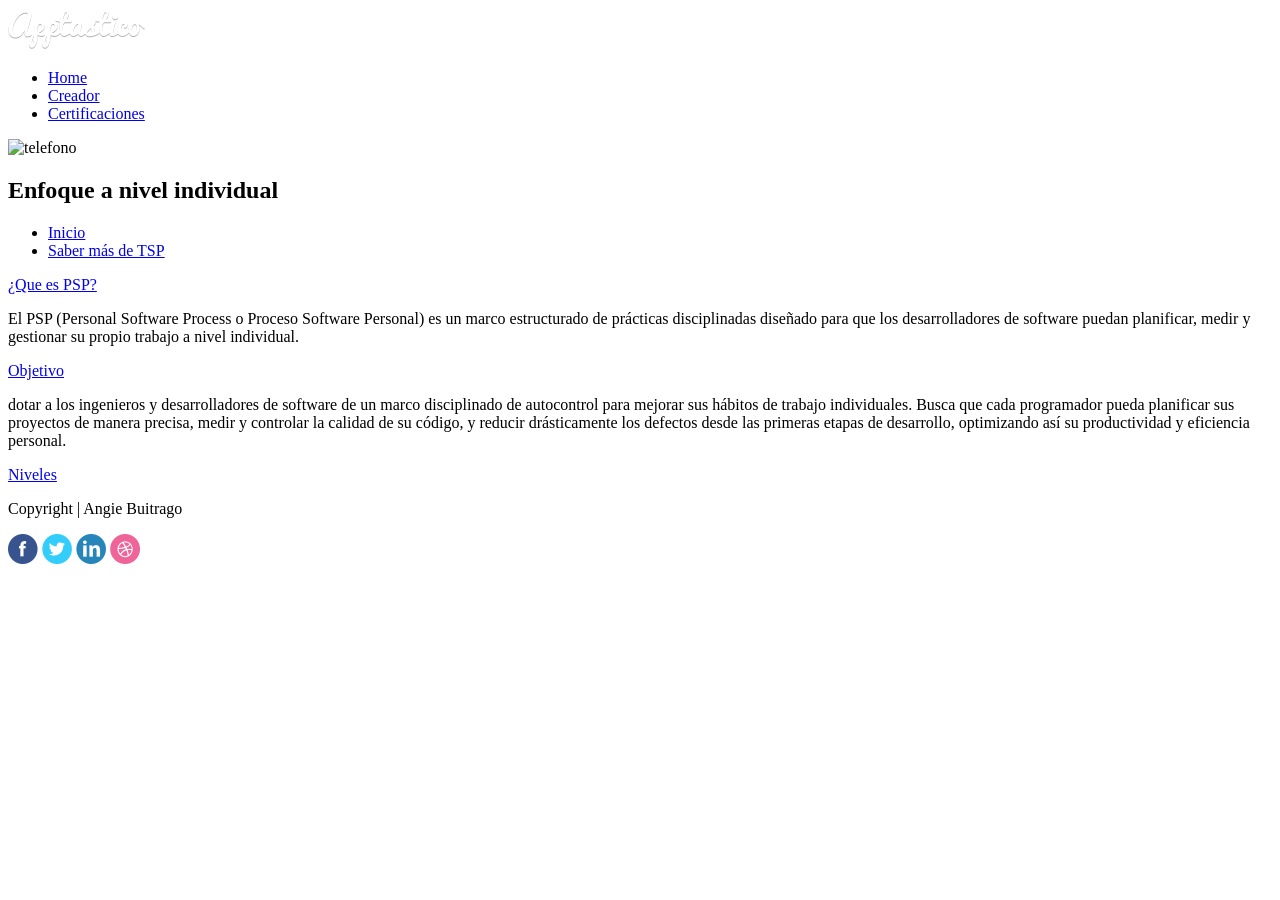
==== pages/saber mas de psp.html @ 2521a759 "creacion de pagina index he inicio de las paginas que es psp y que es tsp" ====
<!DOCTYPE html>
<html lang="en">
<head>
    <meta charset="UTF-8">
    <meta name="viewport" content="width=device-width, initial-scale=1.0">
    <link rel="stylesheet" href="../styles/style.css">
    <title>PSP</title>
</head>
<header>
    <nav>
        <div class="navegador_1">
            <div class="logo">
                <img src="../assets/images/logo.png" alt="logo_1">
            </div>
            <div class="navegar">
                <ul>
                    <li><a href="#Home">Home</a></li>
                    <li><a href="#Creador">Creador</a></li>
                    <li><a href="#certificaciones">Certificaciones</a></li>
                </ul>
            </div>
            <div class="inicio"></div>
                <img src="./assets/images/iphone.png" alt="telefono">
                <h1>Enfoque a nivel individual</h1>
                <ul>
                    <li><a href="../index.html">Inicio</a></li>
                    <li><a href="../pages/saber mas de tsp.html">Saber más de TSP</a></li>
                </ul>
            </div>
        </div>
    </nav>
</header>
<body>
    <div class="que es">
        <a href="que es?">¿Que es PSP?</a>
        <p>El PSP (Personal Software Process o Proceso Software Personal) es un marco estructurado de prácticas disciplinadas diseñado para que los desarrolladores de software puedan planificar, medir y gestionar su propio trabajo a nivel individual.</p>
    </div>
    <div class="objetivo">
        <a href="Objetivo">Objetivo</a>
        <p>dotar a los ingenieros y desarrolladores de software de un marco disciplinado de autocontrol para mejorar sus hábitos de trabajo individuales. Busca que cada programador pueda planificar sus proyectos de manera precisa, medir y controlar la calidad de su código, y reducir drásticamente los defectos desde las primeras etapas de desarrollo, optimizando así su productividad y eficiencia personal.</p>
    </div>
    <div class="niveles">
        <a href="Niveles">Niveles</a>
        <p></p>
    </div>
    <footer>
        <p>Copyright | Angie Buitrago</p>
        <div class="logos">
            <img src="../assets/images/Facebook.png" alt="1">
            <img src="../assets/images/Twitter.png" alt="2">
            <img src="../assets/images/Linkedin.png" alt="3">
            <img src="../assets/images/Dribbble.png" alt="4">
        </div>
    </footer>
</body>
</html>
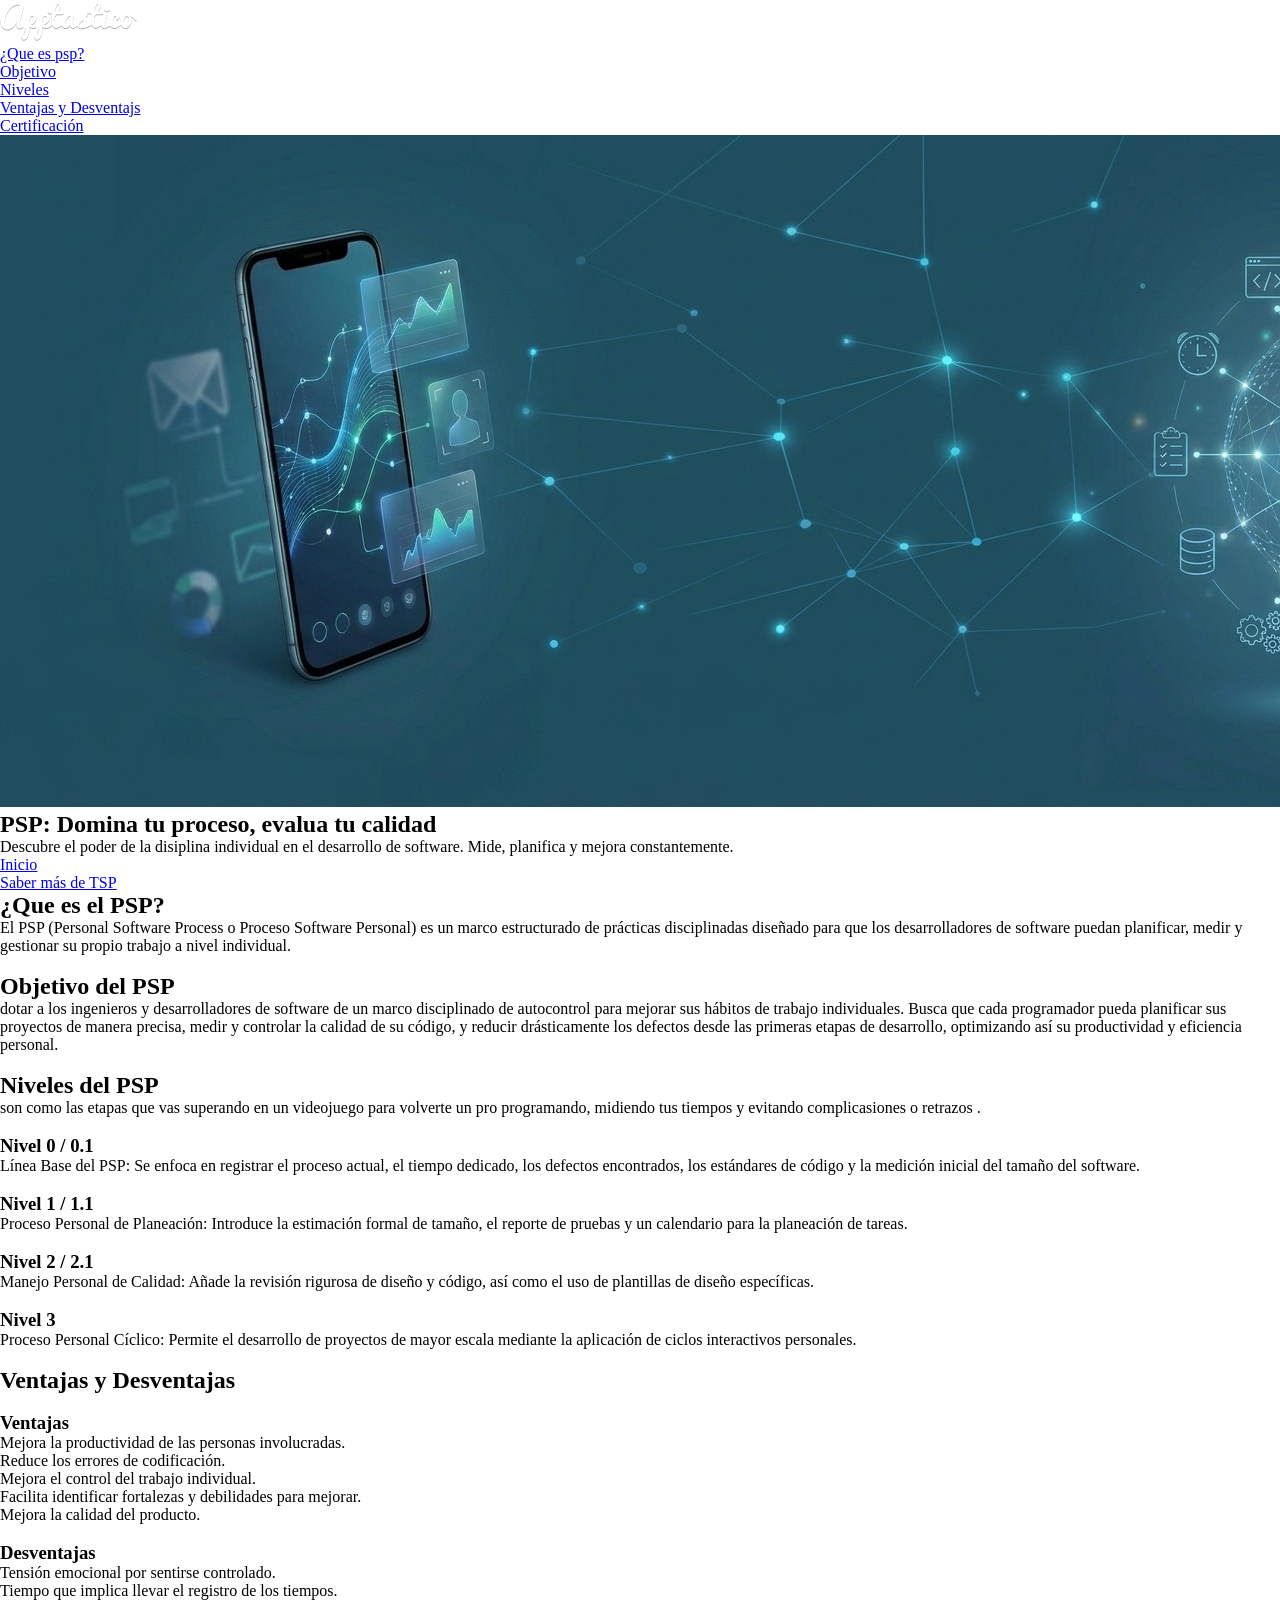
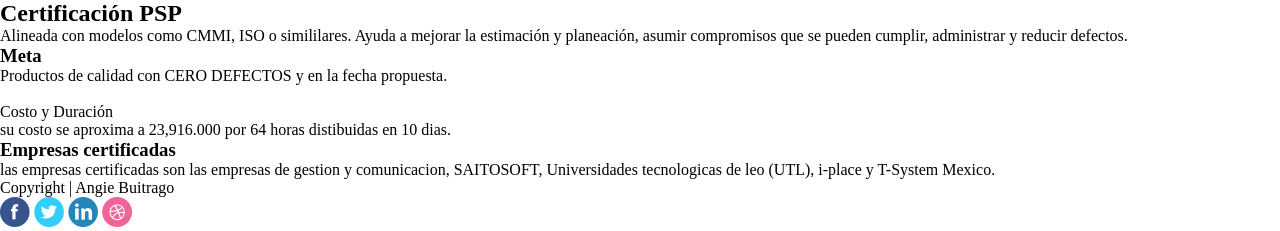
==== commit e6f56f43: "continua codigo HTML" ====
--- a/pages/saber mas de psp.html
+++ b/pages/saber mas de psp.html
@@ -14,14 +14,17 @@
             </div>
             <div class="navegar">
                 <ul>
-                    <li><a href="#Home">Home</a></li>
-                    <li><a href="#Creador">Creador</a></li>
-                    <li><a href="#certificaciones">Certificaciones</a></li>
+                    <li><a href="#que es?">¿Que es psp?</a></li>
+                    <li><a href="#objetivo">Objetivo</a></li>
+                    <li><a href="#niveles">Niveles</a></li>
+                    <li><a href="#ventajas">Ventajas y Desventajs</a></li>
+                    <li><a href="#certificacion">Certificación</a></li>
                 </ul>
             </div>
             <div class="inicio"></div>
-                <img src="./assets/images/iphone.png" alt="telefono">
-                <h1>Enfoque a nivel individual</h1>
+                <img src="../assets/images/cabecera_psp.jpg" alt="cabecera_psp">
+                <h1>PSP: Domina tu proceso, evalua tu calidad</h1>
+                <p>Descubre el poder de la disiplina individual en el desarrollo de software. Mide, planifica y mejora constantemente.</p>
                 <ul>
                     <li><a href="../index.html">Inicio</a></li>
                     <li><a href="../pages/saber mas de tsp.html">Saber más de TSP</a></li>
@@ -31,18 +34,77 @@
     </nav>
 </header>
 <body>
-    <div class="que es">
-        <a href="que es?">¿Que es PSP?</a>
+    <div class="que es" id="que es?">
+        <h2>¿Que es el PSP?</h2>
         <p>El PSP (Personal Software Process o Proceso Software Personal) es un marco estructurado de prácticas disciplinadas diseñado para que los desarrolladores de software puedan planificar, medir y gestionar su propio trabajo a nivel individual.</p>
     </div>
-    <div class="objetivo">
-        <a href="Objetivo">Objetivo</a>
+    <br>
+    <div class="objetiv" id="objetivo">
+        <h2>Objetivo del PSP</h2>
         <p>dotar a los ingenieros y desarrolladores de software de un marco disciplinado de autocontrol para mejorar sus hábitos de trabajo individuales. Busca que cada programador pueda planificar sus proyectos de manera precisa, medir y controlar la calidad de su código, y reducir drásticamente los defectos desde las primeras etapas de desarrollo, optimizando así su productividad y eficiencia personal.</p>
     </div>
-    <div class="niveles">
-        <a href="Niveles">Niveles</a>
-        <p></p>
+    <br>
+    <div class="cocepto" id="niveles">
+        <h2>Niveles del PSP</h2>
+        <p>son como las etapas que vas superando en un videojuego para volverte un pro programando, midiendo tus tiempos y evitando complicasiones o retrazos .</p>
+        <br>
+        <div class="nivels">
+            <h3>Nivel 0 / 0.1</h3>
+            <p>Línea Base del PSP: Se enfoca en registrar el proceso actual, el tiempo dedicado, los defectos encontrados, los estándares de código y la medición inicial del tamaño del software.</p>
+            <br>
+            <h3>Nivel 1 / 1.1</h3>
+            <p>Proceso Personal de Planeación: Introduce la estimación formal de tamaño, el reporte de pruebas y un calendario para la planeación de tareas. </p>
+            <br>
+            <h3>Nivel 2 / 2.1</h3>
+            <p>Manejo Personal de Calidad: Añade la revisión rigurosa de diseño y código, así como el uso de plantillas de diseño específicas.</p>
+            <br>
+            <h3>Nivel 3</h3>
+            <p>Proceso Personal Cíclico: Permite el desarrollo de proyectos de mayor escala mediante la aplicación de ciclos interactivos personales.</p>
+        </div>
     </div>
+    <br>
+    <div class="ventajas y desventajas" id="ventajas">
+        <div  class="ventajas">
+            <h2>Ventajas y Desventajas </h2>
+            <br>
+            <h3>Ventajas</h3>
+            <ul>
+                <li>Mejora la productividad de las personas involucradas.</li>
+                <li>Reduce los errores de codificación.</li>
+                <li>Mejora el control del trabajo individual.</li>
+                <li>Facilita identificar fortalezas y debilidades para mejorar.</li>
+                <li>Mejora la calidad del producto.</li>
+            </ul>
+        </div>
+        <br>
+        <div class="Desventajas">
+            <h3>Desventajas</h3>
+            <ul>
+                <li>Tensión emocional por sentirse controlado.</li>
+                <li>Tiempo que implica llevar el registro de los tiempos.</li>
+            </ul>
+        </div>
+    </div>
+    <div class="certific" id="certificacion">
+        <div class="explicacionC"></div>
+            <h2>Certificación PSP</h2>
+            <p>Alineada con modelos como CMMI, ISO o simililares. Ayuda a mejorar la estimación y planeación, asumir compromisos que se pueden cumplir, administrar y reducir defectos.</p>
+        </div>
+    </body>
+    <div class="certificads">
+        <ul>
+            <li><h3>Meta</h3></li>
+            <p>Productos de calidad con CERO DEFECTOS y en la fecha propuesta.</p>
+            <br>
+            <li>Costo y Duración</li>
+            <p>su costo se aproxima a 23,916.000 por 64 horas distibuidas en 10 dias.</p>
+        </ul>
+        <div>
+            <h3>Empresas certificadas</h3>
+            <p>las empresas certificadas son las empresas de gestion y comunicacion, SAITOSOFT, Universidades tecnologicas de leo (UTL), i-place y T-System Mexico.</p>
+        </div>
+    </div>
+    
     <footer>
         <p>Copyright | Angie Buitrago</p>
         <div class="logos">
--- a/styles/style.css
+++ b/styles/style.css
@@ -0,0 +1,9 @@
+* {
+    margin: 0px;
+    padding: 0px;
+    box-sizing: border-box;
+}
+.Inicio_1{
+    background-color: #4c5a65;
+    
+}
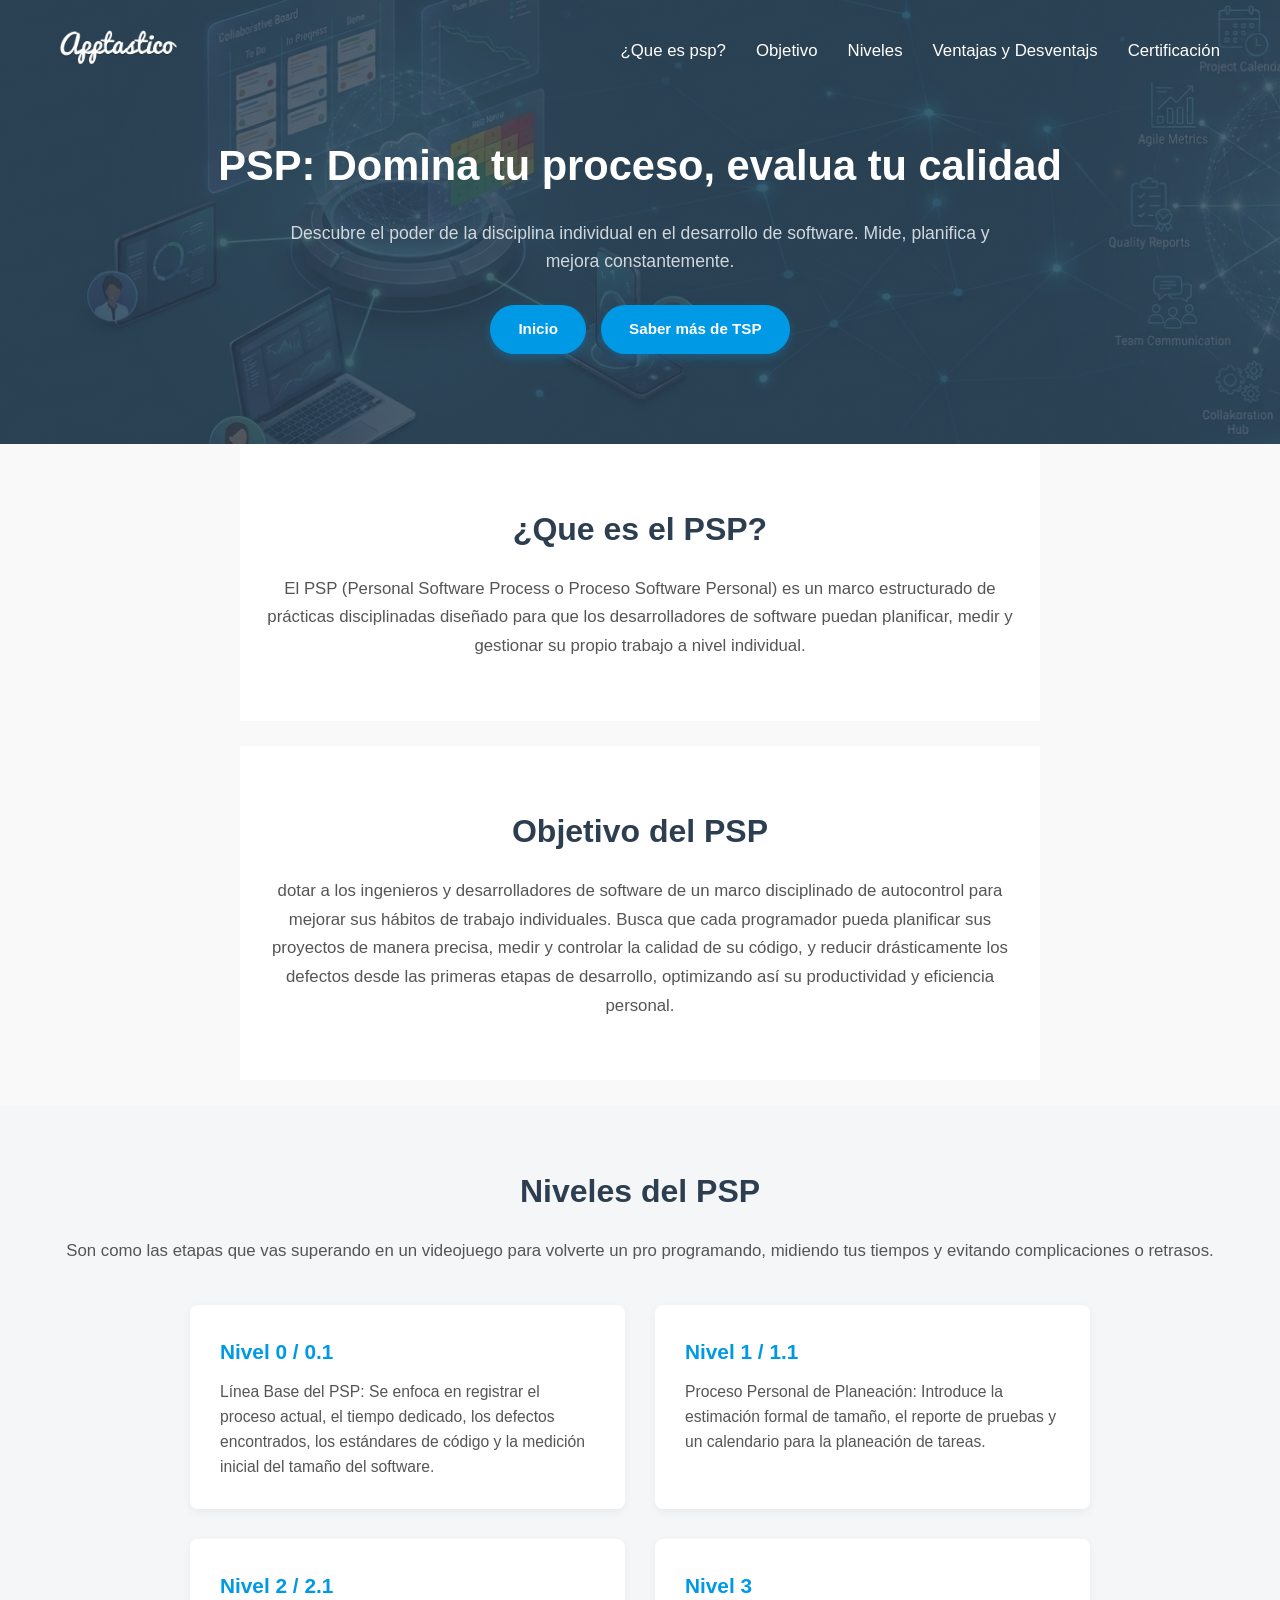
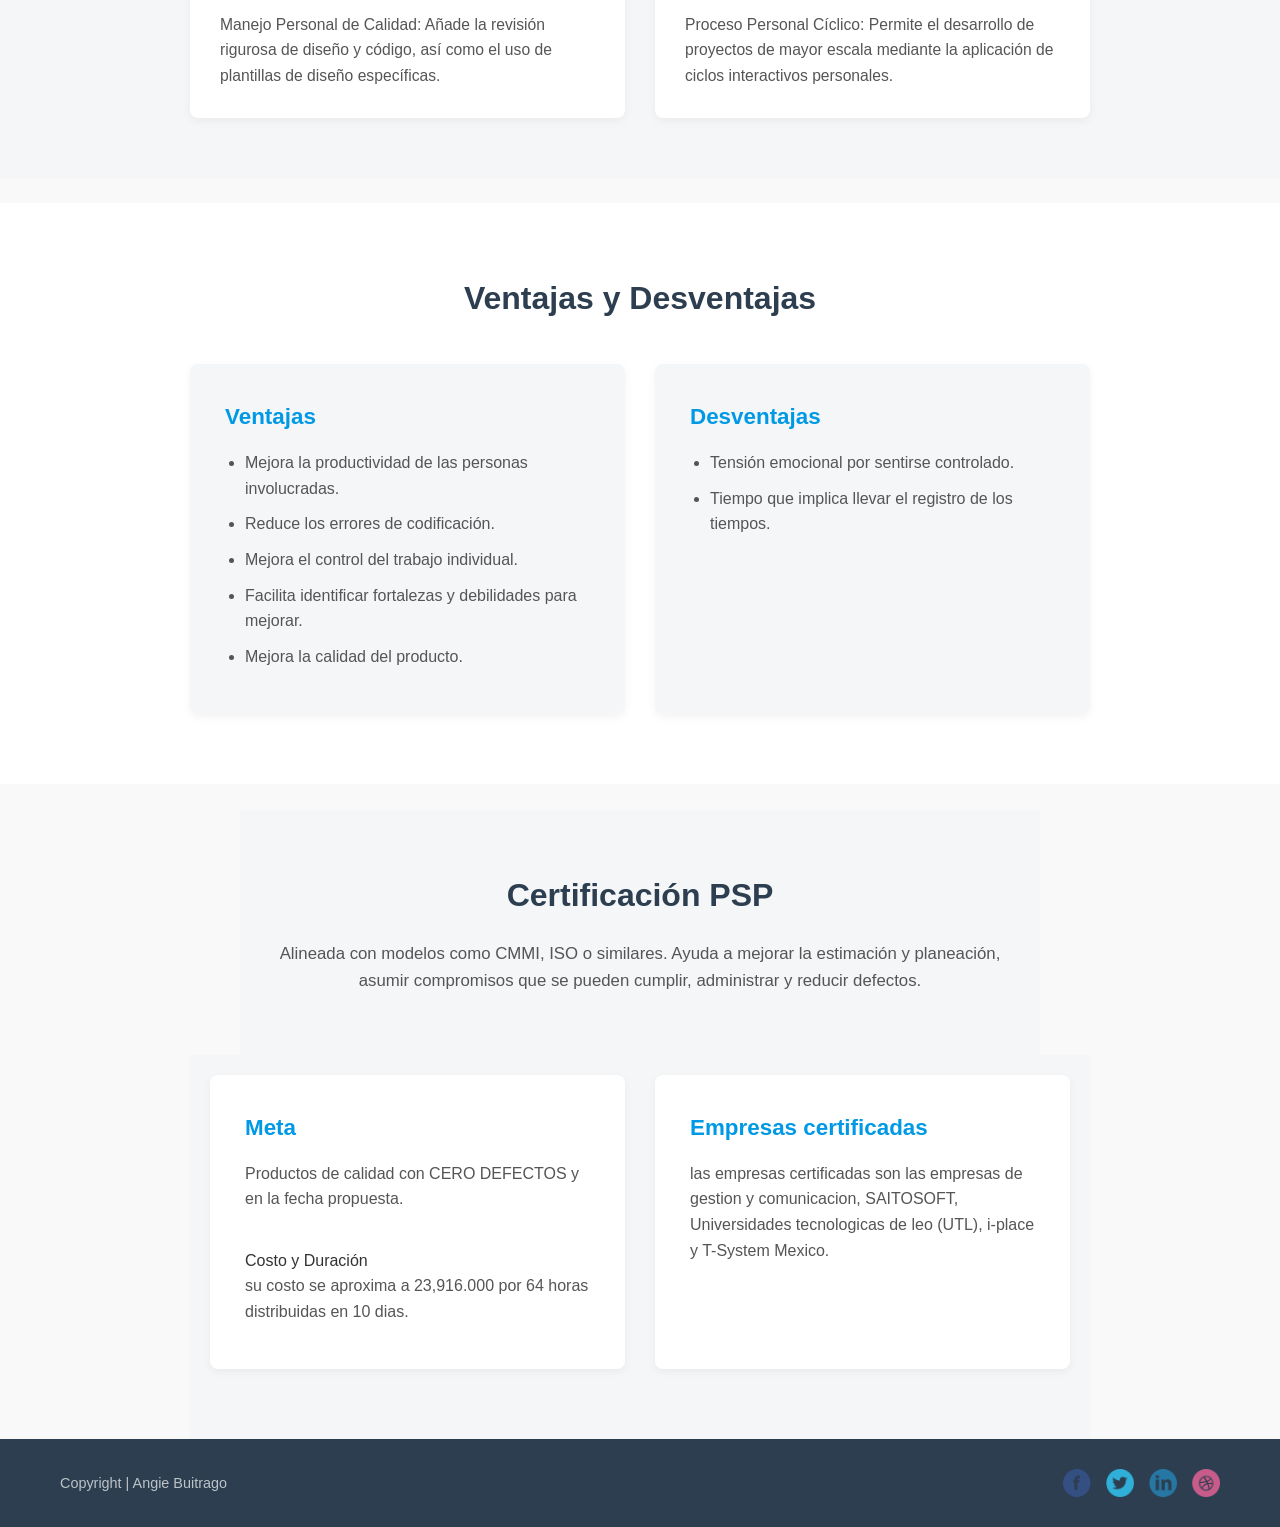
==== commit 1a9aa320: "finalizado" ====
--- a/pages/saber mas de psp.html
+++ b/pages/saber mas de psp.html
@@ -21,17 +21,16 @@
                     <li><a href="#certificacion">Certificación</a></li>
                 </ul>
             </div>
-            <div class="inicio"></div>
-                <img src="../assets/images/cabecera_psp.jpg" alt="cabecera_psp">
-                <h1>PSP: Domina tu proceso, evalua tu calidad</h1>
-                <p>Descubre el poder de la disiplina individual en el desarrollo de software. Mide, planifica y mejora constantemente.</p>
-                <ul>
-                    <li><a href="../index.html">Inicio</a></li>
-                    <li><a href="../pages/saber mas de tsp.html">Saber más de TSP</a></li>
-                </ul>
-            </div>
         </div>
     </nav>
+    <div class="inicio" id="Home">
+        <h1>PSP: Domina tu proceso, evalua tu calidad</h1>
+        <p>Descubre el poder de la disciplina individual en el desarrollo de software. Mide, planifica y mejora constantemente.</p>
+        <ul>
+            <li><a href="../index.html">Inicio</a></li>
+            <li><a href="../pages/saber mas de tsp.html">Saber más de TSP</a></li>
+        </ul>
+    </div>
 </header>
 <body>
     <div class="que es" id="que es?">
@@ -46,65 +45,67 @@
     <br>
     <div class="cocepto" id="niveles">
         <h2>Niveles del PSP</h2>
-        <p>son como las etapas que vas superando en un videojuego para volverte un pro programando, midiendo tus tiempos y evitando complicasiones o retrazos .</p>
-        <br>
+        <p>Son como las etapas que vas superando en un videojuego para volverte un pro programando, midiendo tus tiempos y evitando complicaciones o retrasos.</p>
         <div class="nivels">
-            <h3>Nivel 0 / 0.1</h3>
-            <p>Línea Base del PSP: Se enfoca en registrar el proceso actual, el tiempo dedicado, los defectos encontrados, los estándares de código y la medición inicial del tamaño del software.</p>
-            <br>
-            <h3>Nivel 1 / 1.1</h3>
-            <p>Proceso Personal de Planeación: Introduce la estimación formal de tamaño, el reporte de pruebas y un calendario para la planeación de tareas. </p>
-            <br>
-            <h3>Nivel 2 / 2.1</h3>
-            <p>Manejo Personal de Calidad: Añade la revisión rigurosa de diseño y código, así como el uso de plantillas de diseño específicas.</p>
-            <br>
-            <h3>Nivel 3</h3>
-            <p>Proceso Personal Cíclico: Permite el desarrollo de proyectos de mayor escala mediante la aplicación de ciclos interactivos personales.</p>
+            <div class="nivel-item">
+                <h3>Nivel 0 / 0.1</h3>
+                <p>Línea Base del PSP: Se enfoca en registrar el proceso actual, el tiempo dedicado, los defectos encontrados, los estándares de código y la medición inicial del tamaño del software.</p>
+            </div>
+            <div class="nivel-item">
+                <h3>Nivel 1 / 1.1</h3>
+                <p>Proceso Personal de Planeación: Introduce la estimación formal de tamaño, el reporte de pruebas y un calendario para la planeación de tareas.</p>
+            </div>
+            <div class="nivel-item">
+                <h3>Nivel 2 / 2.1</h3>
+                <p>Manejo Personal de Calidad: Añade la revisión rigurosa de diseño y código, así como el uso de plantillas de diseño específicas.</p>
+            </div>
+            <div class="nivel-item">    
+                <h3>Nivel 3</h3>
+                <p>Proceso Personal Cíclico: Permite el desarrollo de proyectos de mayor escala mediante la aplicación de ciclos interactivos personales.</p>
+            </div>
         </div>
     </div>
     <br>
-    <div class="ventajas y desventajas" id="ventajas">
-        <div  class="ventajas">
-            <h2>Ventajas y Desventajas </h2>
-            <br>
-            <h3>Ventajas</h3>
-            <ul>
-                <li>Mejora la productividad de las personas involucradas.</li>
-                <li>Reduce los errores de codificación.</li>
-                <li>Mejora el control del trabajo individual.</li>
-                <li>Facilita identificar fortalezas y debilidades para mejorar.</li>
-                <li>Mejora la calidad del producto.</li>
-            </ul>
-        </div>
-        <br>
-        <div class="Desventajas">
-            <h3>Desventajas</h3>
-            <ul>
-                <li>Tensión emocional por sentirse controlado.</li>
-                <li>Tiempo que implica llevar el registro de los tiempos.</li>
-            </ul>
+    <div class="seccion-ventajas" id="ventajas">
+        <h2>Ventajas y Desventajas</h2>
+        <div class="ventajas-grid">
+            <div class="ventaja-item">
+                <h3>Ventajas</h3>
+                <ul>
+                    <li>Mejora la productividad de las personas involucradas.</li>
+                    <li>Reduce los errores de codificación.</li>
+                    <li>Mejora el control del trabajo individual.</li>
+                    <li>Facilita identificar fortalezas y debilidades para mejorar.</li>
+                    <li>Mejora la calidad del producto.</li>
+                </ul>
+            </div>
+            <div class="desventaja-item">
+                <h3>Desventajas</h3>    
+                <ul>
+                    <li>Tensión emocional por sentirse controlado.</li>
+                    <li>Tiempo que implica llevar el registro de los tiempos.</li>
+                </ul>
+            </div>  
         </div>
     </div>
+    <br>
     <div class="certific" id="certificacion">
-        <div class="explicacionC"></div>
-            <h2>Certificación PSP</h2>
-            <p>Alineada con modelos como CMMI, ISO o simililares. Ayuda a mejorar la estimación y planeación, asumir compromisos que se pueden cumplir, administrar y reducir defectos.</p>
-        </div>
-    </body>
+        <h2>Certificación PSP</h2>
+        <p>Alineada con modelos como CMMI, ISO o similares. Ayuda a mejorar la estimación y planeación, asumir compromisos que se pueden cumplir, administrar y reducir defectos.</p>
+    </div>
     <div class="certificads">
         <ul>
             <li><h3>Meta</h3></li>
             <p>Productos de calidad con CERO DEFECTOS y en la fecha propuesta.</p>
             <br>
             <li>Costo y Duración</li>
-            <p>su costo se aproxima a 23,916.000 por 64 horas distibuidas en 10 dias.</p>
+            <p>su costo se aproxima a 23,916.000 por 64 horas distribuidas en 10 dias.</p>
         </ul>
         <div>
             <h3>Empresas certificadas</h3>
             <p>las empresas certificadas son las empresas de gestion y comunicacion, SAITOSOFT, Universidades tecnologicas de leo (UTL), i-place y T-System Mexico.</p>
         </div>
     </div>
-    
     <footer>
         <p>Copyright | Angie Buitrago</p>
         <div class="logos">
--- a/styles/style.css
+++ b/styles/style.css
@@ -1,9 +1,645 @@
 * {
-    margin: 0px;
-    padding: 0px;
+    margin: 0;
+    padding: 0;
     box-sizing: border-box;
-}
-.Inicio_1{
-    background-color: #4c5a65;
-    
+    font-family: 'Segoe UI', Tahoma, Geneva, Verdana, sans-serif;
+}
+
+body {
+    background-color: #f9f9f9;
+    color: #333;
+    line-height: 1.6;
+}
+
+/*CABECERA Y NAVEGACIÓN*/
+header {
+    background-color: #3d5166; 
+    color: white;
+    padding: 30px 60px;
+}
+
+.navegador_1 {
+    display: flex;
+    justify-content: space-between;
+    align-items: center;
+    flex-wrap: wrap;
+}
+
+.logo img {
+    height: 35px;
+}
+
+.navegar ul {
+    list-style: none;
+    display: flex;
+    gap: 30px;
+}
+
+.navegar ul li a {
+    color: white;
+    text-decoration: none;
+    font-weight: 500;
+    font-size: 1.05rem;
+    transition: opacity 0.3s;
+}
+
+.navegar ul li a:hover {
+    opacity: 0.8;
+}
+
+.cabecerainicio {
+    display: grid;
+    grid-template-columns: 1fr 1fr;
+    align-items: center;
+    gap: 40px;
+    padding: 60px 0;
+}
+
+.cabecerainicio img {
+    width: 100%;
+    max-width: 350px;
+    justify-self: center;
+}
+
+.cabecerainicio-texto {
+    text-align: left;
+}
+
+.cabecerainicio h1 {
+    font-size: 2.6rem;
+    margin-bottom: 20px;
+    font-weight: 700;
+    line-height: 1.2;
+}
+
+.cabecerainicio h3 {
+    font-size: 1.1rem;
+    font-weight: 400;
+    margin-bottom: 30px;
+    color: #d0d7de;
+}
+
+.cabecerainicio ul {
+    list-style: none;
+    display: flex;
+    gap: 15px;
+    flex-wrap: wrap;
+}
+
+.cabecerainicio ul li a {
+    background-color: #0099e5;
+    color: white;
+    padding: 12px 28px;
+    border-radius: 30px;
+    text-decoration: none;
+    font-weight: 600;
+    font-size: 0.95rem;
+    box-shadow: 0 4px 10px rgba(0, 153, 229, 0.3);
+    transition: background-color 0.3s, transform 0.2s;
+    display: inline-block;
+}
+
+.cabecerainicio ul li a:hover {
+    background-color: #007bb8;
+    transform: translateY(-2px);
+}
+
+/* FRANJA DE LOGOS*/
+.logos {
+    display: grid;
+    grid-template-columns: repeat(5, 1fr);
+    align-items: center;
+    justify-items: center;
+    background-color: #ecf0f1;
+    padding: 40px 20px;
+    gap: 20px;
+}
+
+.logos img {
+    max-width: 120px;
+    height: auto;
+    opacity: 0.6;
+    transition: opacity 0.3s;
+}
+
+.logos img:hover {
+    opacity: 1;
+}
+
+/* CREADOR*/
+.Creador {
+    text-align: center;
+    padding: 70px 20px;
+    background-color: white;
+    max-width: 800px;
+    margin: 0 auto;
+}
+
+.Creador h3 {
+    font-size: 1.8rem;
+    margin-bottom: 25px;
+    color: #2c3e50;
+}
+
+.Creador img {
+    width: 140px;
+    height: 140px;
+    border-radius: 50%;
+    object-fit: cover;
+    margin-bottom: 25px;
+    box-shadow: 0 4px 12px rgba(0,0,0,0.1);
+}
+
+.Creador p {
+    margin-bottom: 20px;
+    color: #555;
+    font-size: 1.05rem;
+    line-height: 1.7;
+}
+
+/* CERTIFICACIONES*/
+.certificados {
+    padding: 70px 20px;
+    background-color: #f4f6f7;
+    text-align: center;
+}
+
+.certificados > h3 {
+    font-size: 2.2rem;
+    margin-bottom: 40px;
+    color: #2c3e50;
+}
+
+.certificados-grid {
+    display: grid;
+    grid-template-columns: repeat(auto-fit, minmax(320px, 1fr));
+    gap: 30px;
+    max-width: 900px;
+    margin: 0 auto;
+    text-align: left;
+}
+
+.certificado-item {
+    background: white;
+    padding: 35px;
+    border-radius: 8px;
+    box-shadow: 0 3px 10px rgba(0,0,0,0.05);
+}
+
+.certificados h4 {
+    font-size: 1.4rem;
+    color: #0099e5;
+    margin-bottom: 15px;
+}
+
+.certificados ul {
+    list-style-type: disc;
+    padding-left: 20px;
+}
+
+.certificados ul li {
+    margin-bottom: 12px;
+    color: #555;
+    font-size: 1rem;
+}
+
+/*FOOTER*/
+footer {
+    background-color: #2c3e50;
+    color: white;
+    padding: 30px 60px;
+    display: flex;
+    justify-content: space-between;
+    align-items: center;
+    flex-wrap: wrap;
+    gap: 20px;
+}
+
+footer p {
+    font-size: 0.9rem;
+    color: #bdc3c7;
+}
+
+footer .logos {
+    background: transparent;
+    padding: 0;
+    display: flex;
+    gap: 15px;
+}
+
+footer .logos img {
+    width: 28px;
+    height: 28px;
+    cursor: pointer;
+    opacity: 0.8;
+    transition: opacity 0.3s;
+}
+
+footer .logos img:hover {
+    opacity: 1;
+}
+
+/* Cabecera con imagen de fondo */
+header {
+    background: linear-gradient(rgba(44, 62, 80, 0.85), rgba(44, 62, 80, 0.85)), url('../assets/images/cabecera_psp.jpg') no-repeat center center/cover;
+    color: white;
+    padding: 30px 60px;
+}
+
+.inicio {
+    display: flex;
+    flex-direction: column;
+    align-items: center;
+    text-align: center;
+    padding: 60px 0;
+}
+
+.inicio h1 {
+    font-size: 2.6rem;
+    margin-bottom: 20px;
+    font-weight: 700;
+}
+
+.inicio p {
+    font-size: 1.1rem;
+    max-width: 700px;
+    margin-bottom: 30px;
+    color: #d0d7de;
+}
+
+.inicio ul {
+    list-style: none;
+    display: flex;
+    gap: 15px;
+    justify-content: center;
+    flex-wrap: wrap;
+}
+
+.inicio ul li a {
+    background-color: #0099e5;
+    color: white;
+    padding: 12px 28px;
+    border-radius: 30px;
+    text-decoration: none;
+    font-weight: 600;
+    font-size: 0.95rem;
+    box-shadow: 0 4px 10px rgba(0, 153, 229, 0.3);
+    transition: background-color 0.3s, transform 0.2s;
+    display: inline-block;
+}
+
+.inicio ul li a:hover {
+    background-color: #007bb8;
+    transform: translateY(-2px);
+}
+
+/*¿Qué es y Objetivo*/
+.que.es, .objetiv {
+    text-align: center;
+    padding: 60px 20px;
+    max-width: 800px;
+    margin: 0 auto;
+    background-color: white;
+}
+
+.que.es h2, .objetiv h2, .cocepto > h2 {
+    font-size: 2rem;
+    color: #2c3e50;
+    margin-bottom: 20px;
+}
+
+.que.es p, .objetiv p, .cocepto > p {
+    color: #555;
+    font-size: 1.05rem;
+    line-height: 1.7;
+}
+
+/*SECCIÓN DE NIVELES*/
+.cocepto {
+    padding: 60px 20px;
+    background-color: #f4f6f7;
+    text-align: center;
+}
+
+.nivels {
+    display: grid;
+    grid-template-columns: repeat(2, 1fr);
+    gap: 30px;
+    max-width: 900px;
+    margin: 40px auto 0 auto;
+    text-align: left;
+}
+
+.nivels > div, .nivel-item {
+    background: white;
+    padding: 30px;
+    border-radius: 8px;
+    box-shadow: 0 3px 10px rgba(0,0,0,0.05);
+}
+
+.nivels h3 {
+    font-size: 1.3rem;
+    color: #0099e5;
+    margin-bottom: 10px;
+}
+
+.nivels p {
+    color: #555;
+    font-size: 0.98rem;
+}
+
+/*VENTAJAS Y DESVENTAJAS*/
+.seccion-ventajas {
+    padding: 70px 20px;
+    background-color: white;
+    text-align: center;
+}
+
+.seccion-ventajas > h2 {
+    font-size: 2rem;
+    color: #2c3e50;
+    margin-bottom: 40px;
+}
+
+.ventajas-grid {
+    display: grid;
+    grid-template-columns: repeat(2, 1fr);
+    gap: 30px;
+    max-width: 900px;
+    margin: 0 auto;
+    text-align: left;
+}
+
+.ventaja-item, .desventaja-item {
+    background: #f4f6f7;
+    padding: 35px;
+    border-radius: 8px;
+    box-shadow: 0 3px 10px rgba(0,0,0,0.05);
+}
+
+.ventaja-item h3, .desventaja-item h3 {
+    font-size: 1.4rem;
+    color: #0099e5;
+    margin-bottom: 15px;
+}
+
+.ventaja-item ul, .desventaja-item ul {
+    list-style-type: disc;
+    padding-left: 20px;
+}
+
+.ventaja-item ul li, .desventaja-item ul li {
+    margin-bottom: 10px;
+    color: #555;
+    font-size: 1rem;
+}
+
+/* CERTIFICACIÓN PSP*/
+.certific {
+    padding: 60px 20px 20px 20px;
+    background-color: #f4f6f7;
+    text-align: center;
+    max-width: 800px;
+    margin: 0 auto;
+}
+
+.certific h2 {
+    font-size: 2.2rem;
+    color: #2c3e50;
+    margin-bottom: 15px;
+}
+
+.certific p {
+    color: #555;
+    font-size: 1.05rem;
+}
+
+.certificads {
+    padding: 20px 20px 70px 20px;
+    background-color: #f4f6f7;
+    display: grid;
+    grid-template-columns: repeat(2, 1fr);
+    gap: 30px;
+    max-width: 900px;
+    margin: 0 auto;
+    text-align: left;
+}
+
+.certificads > ul, .certificads > div {
+    background: white;
+    padding: 35px;
+    border-radius: 8px;
+    box-shadow: 0 3px 10px rgba(0,0,0,0.05);
+    list-style: none;
+}
+
+.certificads h3 {
+    font-size: 1.4rem;
+    color: #0099e5;
+    margin-bottom: 15px;
+}
+
+.certificads p {
+    color: #555;
+    font-size: 1rem;
+    margin-bottom: 10px;
+}
+
+/* Cabecera con imagen de fondo tsp*/
+header {
+    background: linear-gradient(rgba(44, 62, 80, 0.8), rgba(44, 62, 80, 0.8)), url('../assets/images/cabecera_tsp.jpg') no-repeat center center;
+    background-size: cover;
+    color: white;
+    padding: 30px 60px;
+}
+
+/*¿Qué es y Objetivo*/
+.que.es, .objetiv {
+    text-align: center;
+    padding: 60px 20px;
+    max-width: 800px;
+    margin: 0 auto;
+    background-color: white;
+}
+
+.que.es h2, .objetiv h2, .Ciclo > h2, .rol > h2, .vent > h2, .certific > h2 {
+    font-size: 2rem;
+    color: #2c3e50;
+    margin-bottom: 20px;
+}
+
+.que.es p, .objetiv p {
+    color: #555;
+    font-size: 1.05rem;
+    line-height: 1.7;
+}
+
+/*CICLO Y ROLES*/
+.Ciclo, .rol {
+    padding: 60px 20px;
+    background-color: #f4f6f7;
+    text-align: center;
+}
+
+.tsp-grid {
+    display: grid;
+    grid-template-columns: repeat(2, 1fr);
+    gap: 30px;
+    max-width: 900px;
+    margin: 40px auto 0 auto;
+    text-align: left;
+}
+
+.tsp-item {
+    background: white;
+    padding: 30px;
+    border-radius: 8px;
+    box-shadow: 0 3px 10px rgba(0,0,0,0.05);
+}
+
+.tsp-item h3 {
+    font-size: 1.3rem;
+    color: #0099e5;
+    margin-bottom: 10px;
+    text-transform: capitalize;
+}
+
+.tsp-item p {
+    color: #555;
+    font-size: 0.98rem;
+    line-height: 1.6;
+}
+
+/*VENTAJAS Y DESVENTAJAS*/
+.vent {
+    padding: 70px 20px;
+    background-color: white;
+    text-align: center;
+}
+
+.vent-grid {
+    display: grid;
+    grid-template-columns: repeat(2, 1fr);
+    gap: 30px;
+    max-width: 900px;
+    margin: 40px auto 0 auto;
+    text-align: left;
+}
+
+.vent-item {
+    background: #f4f6f7;
+    padding: 35px;
+    border-radius: 8px;
+    box-shadow: 0 3px 10px rgba(0,0,0,0.05);
+}
+
+.vent-item h3 {
+    font-size: 1.4rem;
+    color: #0099e5;
+    margin-bottom: 15px;
+    text-transform: capitalize;
+}
+
+.vent-item ul {
+    list-style-type: disc;
+    padding-left: 20px;
+}
+
+.vent-item ul li {
+    margin-bottom: 10px;
+    color: #555;
+    font-size: 1rem;
+}
+
+/*SECCIÓN DE CERTIFICACIÓN TSP */
+.certific {
+    padding: 60px 20px;
+    background-color: #f4f6f7;
+    text-align: center;
+}
+
+.certific-contenedor {
+    max-width: 800px;
+    margin: 0 auto 40px auto;
+}
+
+.certific-grid {
+    display: grid;
+    grid-template-columns: repeat(2, 1fr);
+    gap: 30px;
+    max-width: 900px;
+    margin: 0 auto;
+    text-align: left;
+}
+
+.certific-item {
+    background: white;
+    padding: 35px;
+    border-radius: 8px;
+    box-shadow: 0 3px 10px rgba(0,0,0,0.05);
+}
+
+.certific-item h3 {
+    font-size: 1.4rem;
+    color: #0099e5;
+    margin-bottom: 15px;
+    text-transform: capitalize;
+}
+
+.certific-item p, .certific-item ul li {
+    color: #555;
+    font-size: 1rem;
+    line-height: 1.6;
+}
+
+.certific-item ul {
+    list-style-type: disc;
+    padding-left: 20px;
+}
+
+/* MEDIA QUERIES PARA MÓVILES */
+
+@media (max-width: 768px) {
+    header {
+        padding: 20px;
+    }
+    .navegador_1 {
+        flex-direction: column;
+        gap: 15px;
+        text-align: center;
+    }
+    .navegar ul {
+        flex-direction: column;
+        gap: 10px;
+    }
+    .cabecerainicio {
+        grid-template-columns: 1fr;
+        text-align: center;
+        padding: 30px 0;
+    }
+    .cabecerainicio-texto {
+        text-align: center;
+    }
+    .cabecerainicio ul {
+        justify-content: center;
+    }
+    .logos {
+        grid-template-columns: repeat(2, 1fr);
+    }
+    .nivels, 
+    .ventajas-grid, 
+    .certificads, 
+    .tsp-grid, 
+    .vent-grid, 
+    .certific-grid {
+        grid-template-columns: 1fr;
+    }
+    footer {
+        flex-direction: column;
+        text-align: center;
+        padding: 30px 20px;
+    }
+    footer .logos {
+        justify-content: center;
+    }
 }
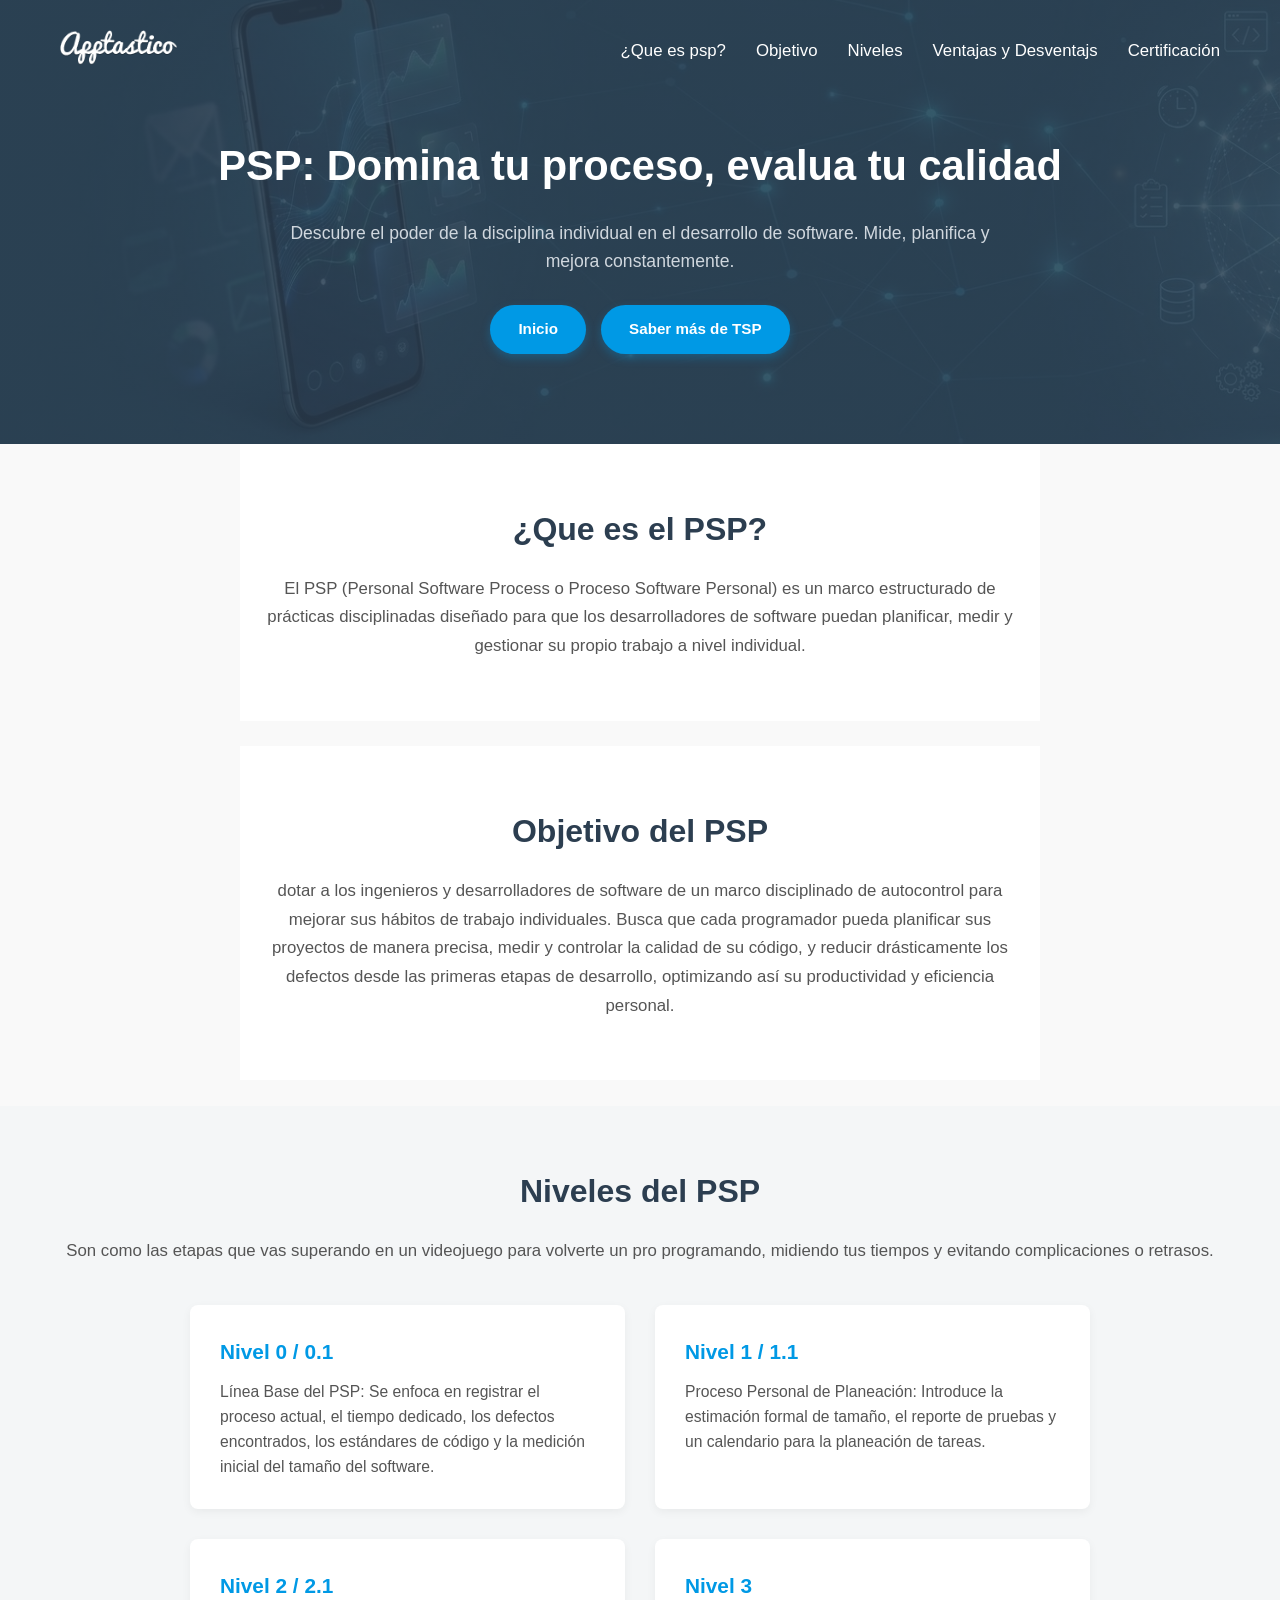
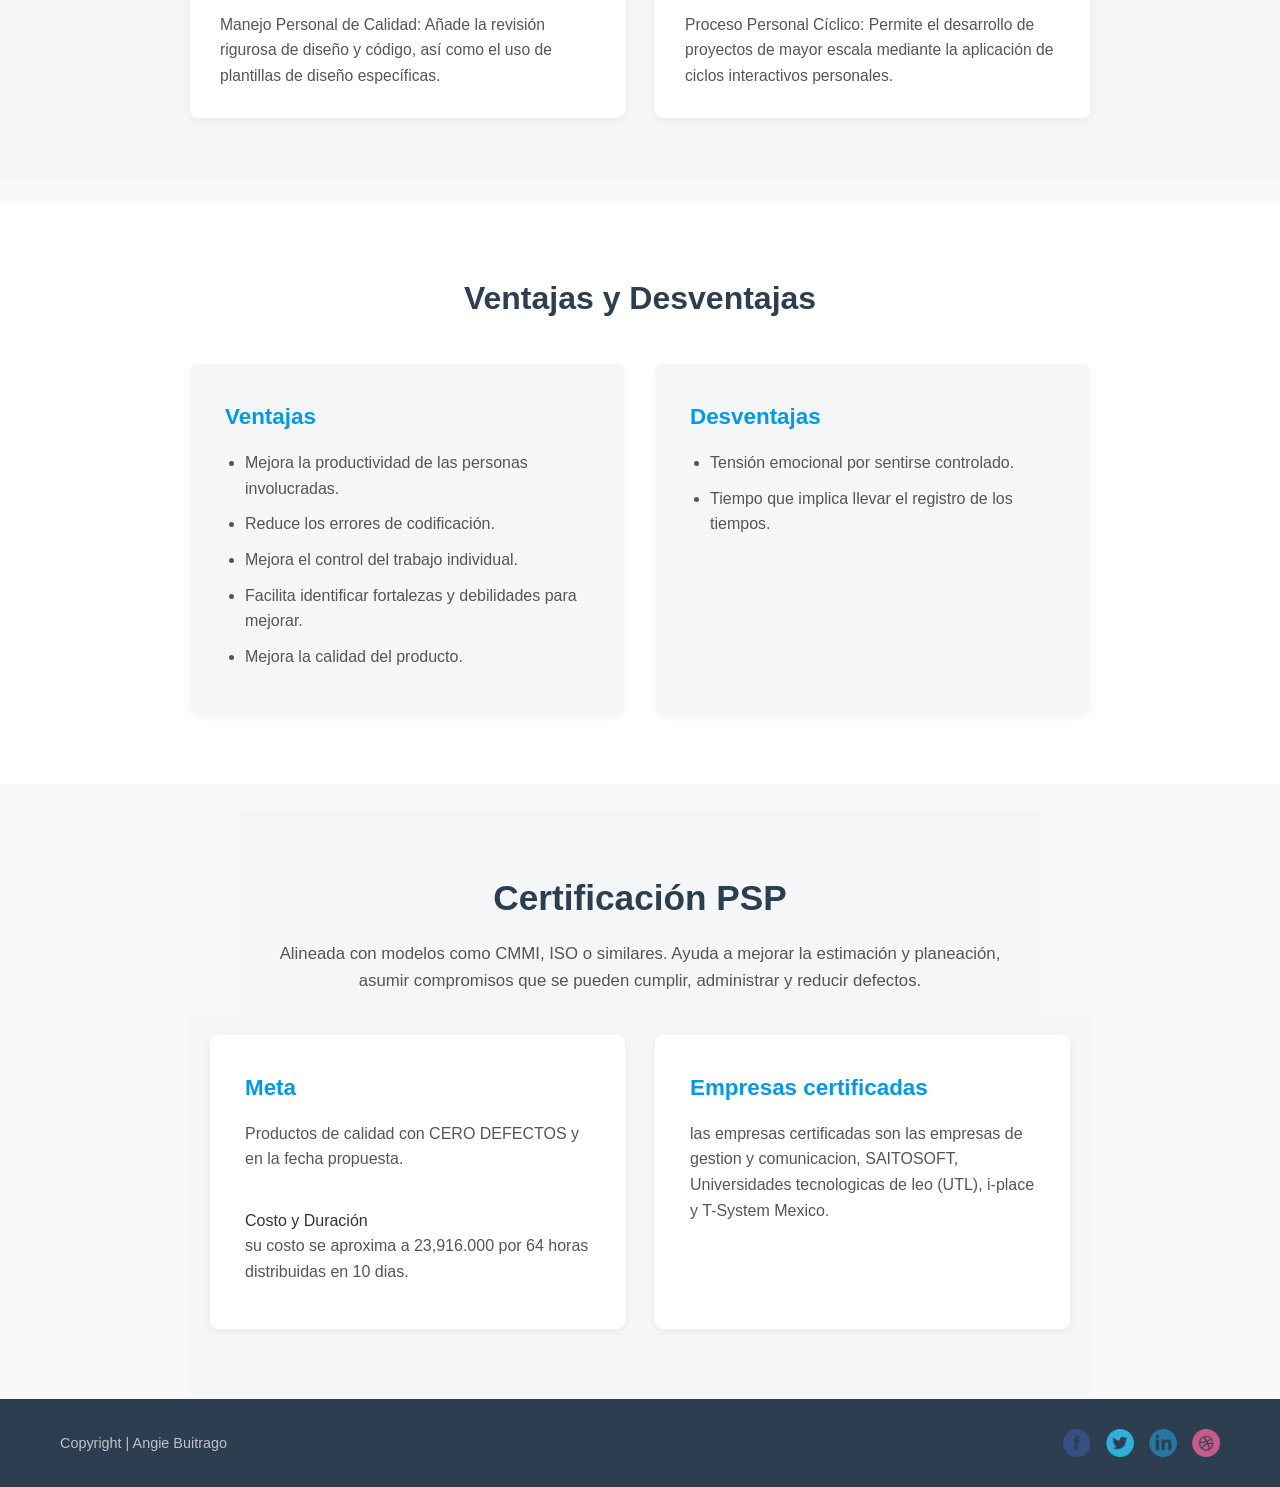
==== commit d4c80044: "toques faltantes" ====
--- a/pages/saber mas de psp.html
+++ b/pages/saber mas de psp.html
@@ -6,7 +6,7 @@
     <link rel="stylesheet" href="../styles/style.css">
     <title>PSP</title>
 </head>
-<header>
+<header class="header_psp">
     <nav>
         <div class="navegador_1">
             <div class="logo">
--- a/styles/style.css
+++ b/styles/style.css
@@ -11,9 +11,21 @@
     line-height: 1.6;
 }
 
-/*CABECERA Y NAVEGACIÓN*/
 header {
     background-color: #3d5166; 
+    color: white;
+    padding: 30px 60px;
+}
+
+
+header:has(a[href="#niveles"]) {
+    background: linear-gradient(rgba(44, 62, 80, 0.85), rgba(44, 62, 80, 0.85)), url('../assets/images/cabecera_psp.jpg') no-repeat center center/cover;
+    color: white;
+    padding: 30px 60px;
+}
+
+header:has(a[href="#Ciclo"]) {
+    background: linear-gradient(rgba(44, 62, 80, 0.8), rgba(44, 62, 80, 0.8)), url('../assets/images/cabecera_tsp.jpg') no-repeat center center/cover;
     color: white;
     padding: 30px 60px;
 }
@@ -239,13 +251,6 @@
     opacity: 1;
 }
 
-/* Cabecera con imagen de fondo */
-header {
-    background: linear-gradient(rgba(44, 62, 80, 0.85), rgba(44, 62, 80, 0.85)), url('../assets/images/cabecera_psp.jpg') no-repeat center center/cover;
-    color: white;
-    padding: 30px 60px;
-}
-
 .inicio {
     display: flex;
     flex-direction: column;
@@ -445,36 +450,7 @@
     margin-bottom: 10px;
 }
 
-/* Cabecera con imagen de fondo tsp*/
-header {
-    background: linear-gradient(rgba(44, 62, 80, 0.8), rgba(44, 62, 80, 0.8)), url('../assets/images/cabecera_tsp.jpg') no-repeat center center;
-    background-size: cover;
-    color: white;
-    padding: 30px 60px;
-}
-
-/*¿Qué es y Objetivo*/
-.que.es, .objetiv {
-    text-align: center;
-    padding: 60px 20px;
-    max-width: 800px;
-    margin: 0 auto;
-    background-color: white;
-}
-
-.que.es h2, .objetiv h2, .Ciclo > h2, .rol > h2, .vent > h2, .certific > h2 {
-    font-size: 2rem;
-    color: #2c3e50;
-    margin-bottom: 20px;
-}
-
-.que.es p, .objetiv p {
-    color: #555;
-    font-size: 1.05rem;
-    line-height: 1.7;
-}
-
-/*CICLO Y ROLES*/
+/*ciclos y roles*/
 .Ciclo, .rol {
     padding: 60px 20px;
     background-color: #f4f6f7;
@@ -510,7 +486,7 @@
     line-height: 1.6;
 }
 
-/*VENTAJAS Y DESVENTAJAS*/
+/*ventajas y desventajas*/
 .vent {
     padding: 70px 20px;
     background-color: white;
@@ -551,13 +527,7 @@
     font-size: 1rem;
 }
 
-/*SECCIÓN DE CERTIFICACIÓN TSP */
-.certific {
-    padding: 60px 20px;
-    background-color: #f4f6f7;
-    text-align: center;
-}
-
+/*CERTIFICACIÓN TSP */
 .certific-contenedor {
     max-width: 800px;
     margin: 0 auto 40px auto;
@@ -597,10 +567,11 @@
     padding-left: 20px;
 }
 
-/* MEDIA QUERIES PARA MÓVILES */
-
+/*media queries para moviles*/
 @media (max-width: 768px) {
-    header {
+    header,
+    header:has(a[href="#niveles"]),
+    header:has(a[href="#Ciclo"]) {
         padding: 20px;
     }
     .navegador_1 {
